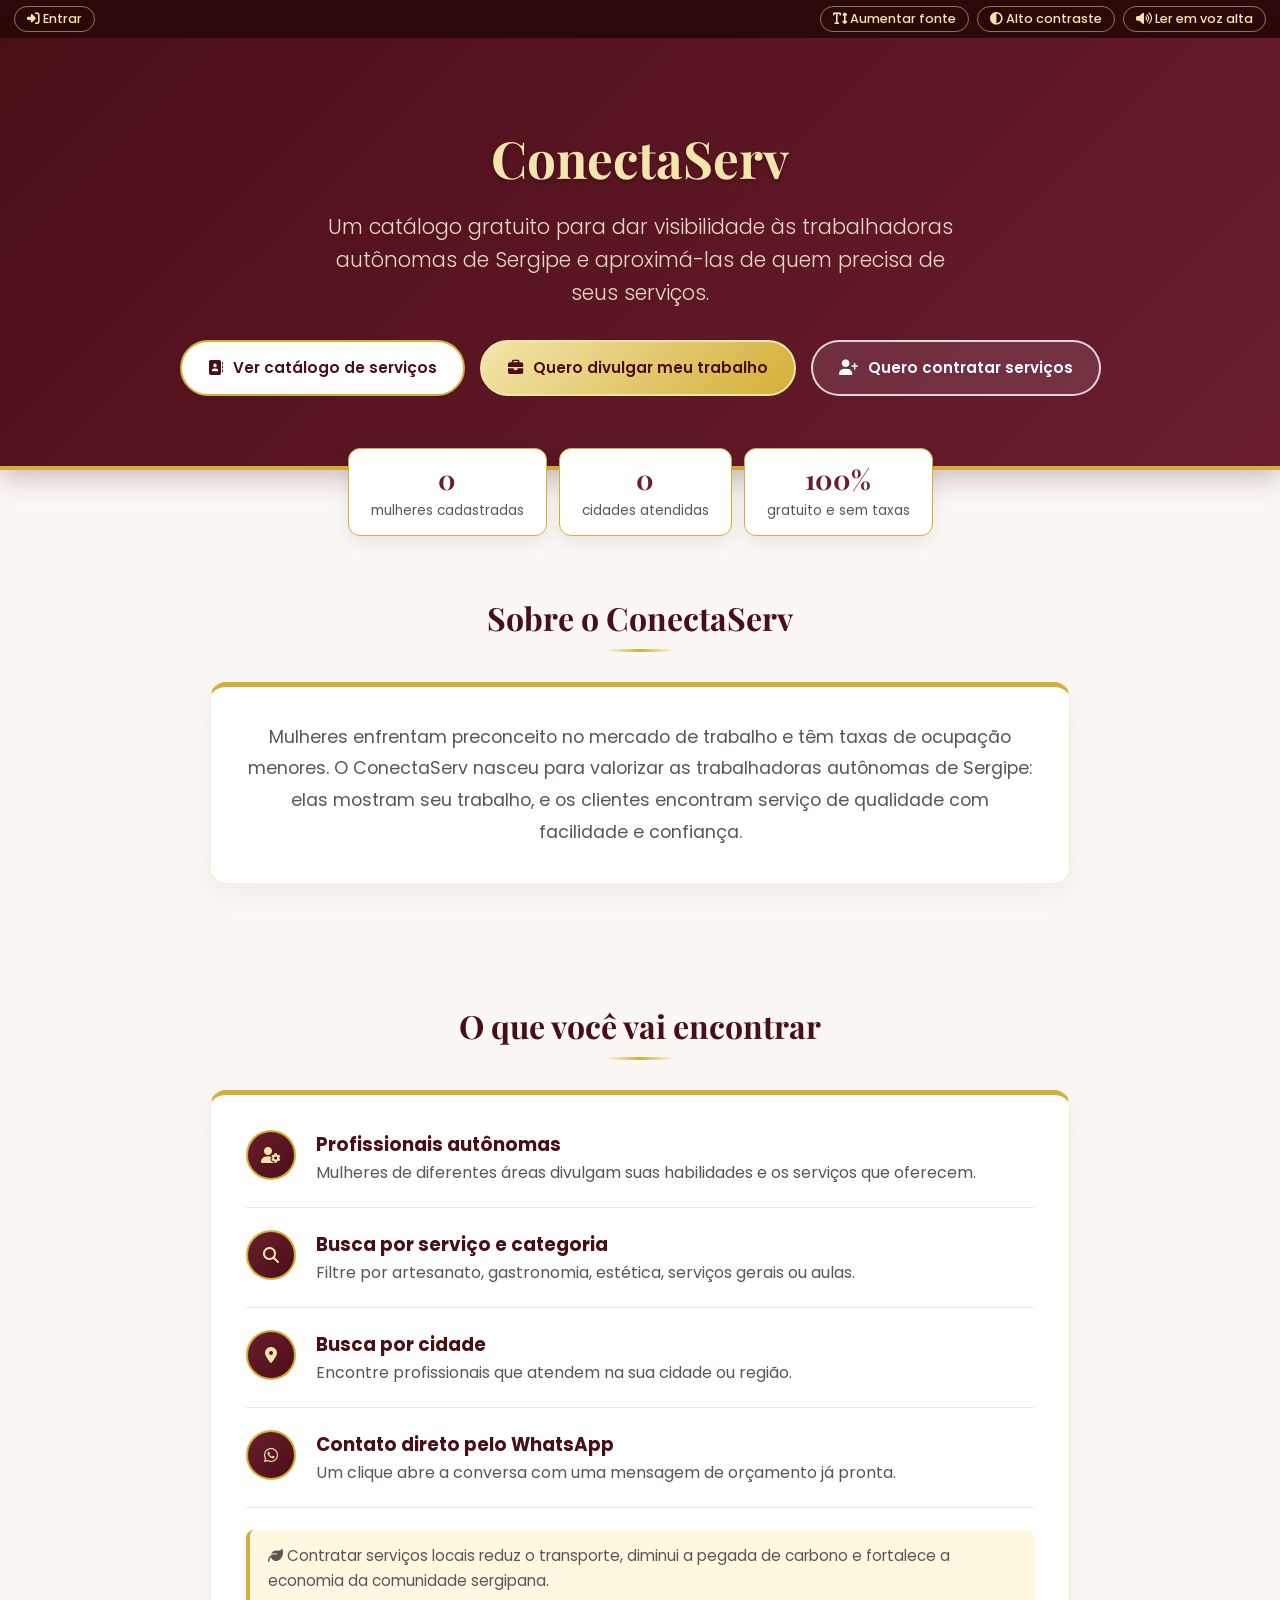
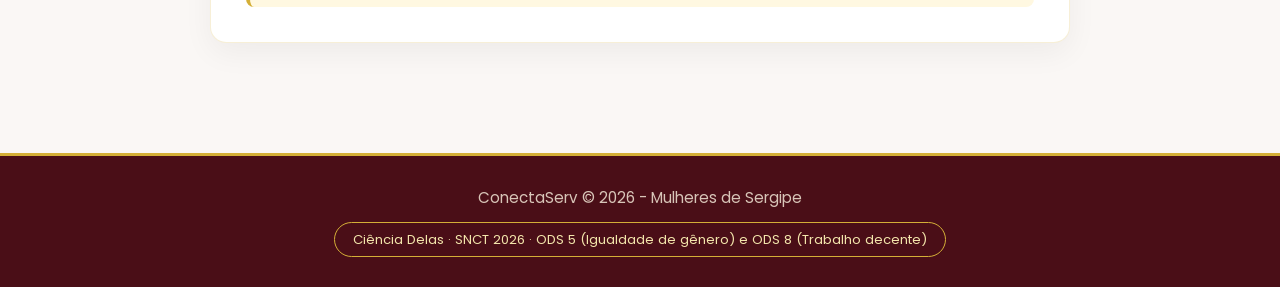
==== public/index.html @ ba363c22 "Primeira versão do ServService" ====
<!doctype html>
<html lang="pt-BR">
  <head>
    <meta charset="UTF-8" />
    <meta name="viewport" content="width=device-width, initial-scale=1.0" />
    <title>ConectaServ - Mulheres de Sergipe</title>
    <link rel="preconnect" href="https://fonts.googleapis.com" />
    <link rel="preconnect" href="https://fonts.gstatic.com" crossorigin />
    <link
      href="https://fonts.googleapis.com/css2?family=Playfair+Display:wght@600;700&family=Poppins:wght@300;400;500;600;700&display=swap"
      rel="stylesheet"
    />
    <link
      rel="stylesheet"
      href="https://cdnjs.cloudflare.com/ajax/libs/font-awesome/6.4.0/css/all.min.css"
    />
    <link rel="stylesheet" href="css/style.css" />
  </head>
  <body>
    <div
      class="barra-acessibilidade"
      role="toolbar"
      aria-label="Acessibilidade"
    >
      <button type="button" data-a11y="fonte" aria-pressed="false">
        <i class="fa-solid fa-text-height"></i> Aumentar fonte
      </button>
      <button type="button" data-a11y="contraste" aria-pressed="false">
        <i class="fa-solid fa-circle-half-stroke"></i> Alto contraste
      </button>
      <button type="button" data-a11y="voz">
        <i class="fa-solid fa-volume-high"></i> Ler em voz alta
      </button>
    </div>

    <header class="hero">
      <h1>ConectaServ</h1>
      <h2>
        Um catálogo gratuito para dar visibilidade às trabalhadoras autônomas de
        Sergipe e aproximá-las de quem precisa de seus serviços.
      </h2>
      <div class="header-acoes">
        <a href="catalogo.html" class="btn-cta btn-catalogo"
          ><i class="fa-solid fa-address-book"></i> Ver catálogo de serviços</a
        >
        <a href="cadastro-trabalhadora.html" class="btn-cta btn-trabalhadora"
          ><i class="fa-solid fa-briefcase"></i> Quero divulgar meu trabalho</a
        >
        <a href="cadastro-cliente.html" class="btn-cta btn-cliente"
          ><i class="fa-solid fa-user-plus"></i> Quero contratar serviços</a
        >
      </div>
    </header>

    <div class="impacto" aria-label="Impacto da plataforma">
      <div>
        <strong id="stat-mulheres">0</strong
        ><span id="rot-mulheres">mulheres cadastradas</span>
      </div>
      <div>
        <strong id="stat-cidades">0</strong
        ><span id="rot-cidades">cidades atendidas</span>
      </div>
      <div><strong>100%</strong><span>gratuito e sem taxas</span></div>
    </div>

    <main>
      <section>
        <div class="titulo-secao">
          <h3>Sobre o ConectaServ</h3>
          <div class="divisor"></div>
        </div>
        <div class="card">
          <p>
            Mulheres enfrentam preconceito no mercado de trabalho e têm taxas de
            ocupação menores. O ConectaServ nasceu para valorizar as
            trabalhadoras autônomas de Sergipe: elas mostram seu trabalho, e os
            clientes encontram serviço de qualidade com facilidade e confiança.
          </p>
        </div>
      </section>

      <section>
        <div class="titulo-secao">
          <h3>O que você vai encontrar</h3>
          <div class="divisor"></div>
        </div>
        <div class="card">
          <div class="item">
            <div class="icone"><i class="fa-solid fa-user-gear"></i></div>
            <div>
              <h4>Profissionais autônomas</h4>
              <p>
                Mulheres de diferentes áreas divulgam suas habilidades e os
                serviços que oferecem.
              </p>
            </div>
          </div>
          <div class="item">
            <div class="icone">
              <i class="fa-solid fa-magnifying-glass"></i>
            </div>
            <div>
              <h4>Busca por serviço e categoria</h4>
              <p>
                Filtre por artesanato, gastronomia, estética, serviços gerais ou
                aulas.
              </p>
            </div>
          </div>
          <div class="item">
            <div class="icone"><i class="fa-solid fa-location-dot"></i></div>
            <div>
              <h4>Busca por cidade</h4>
              <p>Encontre profissionais que atendem na sua cidade ou região.</p>
            </div>
          </div>
          <div class="item">
            <div class="icone"><i class="fa-brands fa-whatsapp"></i></div>
            <div>
              <h4>Contato direto pelo WhatsApp</h4>
              <p>
                Um clique abre a conversa com uma mensagem de orçamento já
                pronta.
              </p>
            </div>
          </div>
          <div class="sustentavel">
            <i class="fa-solid fa-leaf"></i> Contratar serviços locais reduz o
            transporte, diminui a pegada de carbono e fortalece a economia da
            comunidade sergipana.
          </div>
        </div>
      </section>
      <section id="destaques" hidden>
        <div class="titulo-secao">
          <h3>Profissionais em destaque</h3>
          <div class="divisor"></div>
        </div>
        <div class="destaques-grid" id="destaques-grid"></div>
        <p class="destaques-ver-todas">
          <a href="catalogo.html" class="btn-cta btn-catalogo"
            ><i class="fa-solid fa-address-book"></i> Ver todas as
            profissionais</a
          >
        </p>
      </section>
    </main>

    <footer>
      <p>ConectaServ &copy; 2026 - Mulheres de Sergipe</p>
      <span class="selo-snct"
        >Ciência Delas · SNCT 2026 · ODS 5 (Igualdade de gênero) e ODS 8
        (Trabalho decente)</span
      >
    </footer>
    <script src="js/main.js"></script>
  </body>
</html>
---- public/css/style.css ----
/* ConectaServ - estilo compartilhado por todas as páginas */
:root {
  --vinho-escuro: #4a0e17;
  --vinho: #6b1d2f;
  --vinho-suave: #8c2a3e;
  --dourado: #d4af37;
  --dourado-claro: #f3e5ab;
  --fundo: #faf7f5;
  --texto: #2d2727;
  --texto-suave: #5c5555;
  --branco: #fff;
  --whats: #25d366;
  --borda: #f0e8e6;
}
* {
  margin: 0;
  padding: 0;
  box-sizing: border-box;
}
html {
  font-size: 100%;
}
html.fonte-grande {
  font-size: 118%;
}
body {
  font-family: "Poppins", sans-serif;
  background: var(--fundo);
  color: var(--texto);
  line-height: 1.6;
}
a:focus-visible,
button:focus-visible,
input:focus-visible,
select:focus-visible,
textarea:focus-visible {
  outline: 3px solid var(--dourado);
  outline-offset: 2px;
}

/* Barra de acessibilidade */
.barra-acessibilidade {
  background: #2b0809;
  display: flex;
  justify-content: flex-end;
  gap: 8px;
  padding: 6px 14px;
  flex-wrap: wrap;
}
.barra-acessibilidade button {
  background: transparent;
  color: var(--dourado-claro);
  border: 1px solid rgba(243, 229, 171, 0.5);
  border-radius: 20px;
  padding: 3px 12px;
  font:
    500 0.8rem "Poppins",
    sans-serif;
  cursor: pointer;
}
.barra-acessibilidade button:hover,
.barra-acessibilidade button[aria-pressed="true"] {
  background: var(--dourado);
  color: var(--vinho-escuro);
}

/* Cabeçalho */
header {
  background: linear-gradient(135deg, var(--vinho-escuro), var(--vinho));
  color: var(--branco);
  padding: 50px 20px 40px;
  text-align: center;
  position: relative;
  border-bottom: 4px solid var(--dourado);
  box-shadow: 0 8px 25px rgba(74, 14, 23, 0.25);
}
header.hero {
  padding: 80px 20px 70px;
}
.btn-voltar {
  position: absolute;
  top: 20px;
  left: 20px;
  color: var(--dourado-claro);
  text-decoration: none;
  font-weight: 500;
  display: inline-flex;
  gap: 8px;
  align-items: center;
}
.btn-voltar:hover {
  color: var(--branco);
}
h1 {
  font-family: "Playfair Display", serif;
  font-size: 2.5rem;
  color: var(--dourado-claro);
  margin-bottom: 10px;
  text-shadow: 0 2px 4px rgba(0, 0, 0, 0.3);
}
.hero h1 {
  font-size: 3.2rem;
}
header h2 {
  font-size: 1.1rem;
  font-weight: 300;
  color: #e8d8c8;
  max-width: 640px;
  margin: 0 auto;
}
.hero h2 {
  font-size: 1.3rem;
  margin-bottom: 30px;
}
.header-acoes {
  display: flex;
  justify-content: center;
  gap: 15px;
  flex-wrap: wrap;
}
.btn-cta {
  display: inline-flex;
  align-items: center;
  gap: 10px;
  padding: 14px 26px;
  border-radius: 50px;
  font-weight: 600;
  font-size: 0.95rem;
  text-decoration: none;
  transition: 0.3s;
}
.btn-catalogo {
  background: var(--branco);
  color: var(--vinho-escuro);
  border: 2px solid var(--dourado);
}
.btn-trabalhadora {
  background: linear-gradient(135deg, var(--dourado-claro), var(--dourado));
  color: var(--vinho-escuro);
  border: 2px solid var(--dourado-claro);
}
.btn-cliente {
  background: rgba(255, 255, 255, 0.1);
  color: var(--branco);
  border: 2px solid rgba(255, 255, 255, 0.8);
}
.btn-cta:hover {
  transform: translateY(-3px);
  box-shadow: 0 8px 20px rgba(212, 175, 55, 0.4);
}

/* Contador de impacto */
.impacto {
  display: flex;
  justify-content: center;
  gap: 12px;
  flex-wrap: wrap;
  max-width: 900px;
  margin: -22px auto 0;
  padding: 0 20px;
  position: relative;
  z-index: 5;
}
.impacto div {
  background: var(--branco);
  border: 1px solid var(--dourado);
  border-radius: 12px;
  padding: 12px 22px;
  text-align: center;
  box-shadow: 0 6px 18px rgba(0, 0, 0, 0.08);
  min-width: 170px;
}
.impacto strong {
  display: block;
  font:
    700 1.7rem "Playfair Display",
    serif;
  color: var(--vinho);
}
.impacto span {
  font-size: 0.85rem;
  color: var(--texto-suave);
}

/* Seções e cartões */
section {
  padding: 60px 20px;
  max-width: 900px;
  margin: 0 auto;
}
.titulo-secao {
  text-align: center;
  margin-bottom: 30px;
}
.titulo-secao h3 {
  font:
    700 2rem "Playfair Display",
    serif;
  color: var(--vinho-escuro);
}
.divisor {
  width: 70px;
  height: 3px;
  background: linear-gradient(90deg, transparent, var(--dourado), transparent);
  margin: 10px auto 0;
}
.card {
  background: var(--branco);
  border-radius: 16px;
  padding: 35px;
  box-shadow: 0 10px 30px rgba(0, 0, 0, 0.05);
  border: 1px solid rgba(212, 175, 55, 0.2);
  border-top: 5px solid var(--dourado);
}
.card > p {
  font-size: 1.1rem;
  color: var(--texto-suave);
  line-height: 1.8;
  text-align: center;
}
.item {
  display: flex;
  gap: 20px;
  padding-bottom: 22px;
  margin-bottom: 22px;
  border-bottom: 1px solid var(--borda);
}
.item:last-child {
  border: 0;
  margin: 0;
  padding: 0;
}
.icone {
  width: 50px;
  height: 50px;
  min-width: 50px;
  background: linear-gradient(135deg, var(--vinho), var(--vinho-escuro));
  color: var(--dourado-claro);
  border: 2px solid var(--dourado);
  border-radius: 50%;
  display: flex;
  align-items: center;
  justify-content: center;
}
.item h4 {
  color: var(--vinho-escuro);
  font-size: 1.15rem;
}
.item p {
  color: var(--texto-suave);
}
.sustentavel {
  margin-top: 20px;
  background: #fff8e1;
  border-left: 4px solid var(--dourado);
  padding: 14px 18px;
  border-radius: 8px;
  font-size: 0.95rem;
  color: var(--texto-suave);
}

/* Formulários */
main.form {
  padding: 50px 20px;
  max-width: 700px;
  margin: 0 auto;
}
.secao-titulo-form {
  font:
    600 1.3rem "Playfair Display",
    serif;
  color: var(--vinho-escuro);
  margin: 25px 0 15px;
  border-bottom: 1px solid #eaeaea;
  padding-bottom: 5px;
}
.secao-titulo-form:first-of-type {
  margin-top: 0;
}
.grupo-campo {
  margin-bottom: 22px;
}
.grupo-campo label {
  display: block;
  font-weight: 600;
  color: var(--vinho-escuro);
  margin-bottom: 8px;
  font-size: 0.95rem;
}
.grupo-campo label i {
  color: var(--dourado);
  margin-right: 6px;
}
.grupo-campo input,
.grupo-campo select,
.grupo-campo textarea {
  width: 100%;
  padding: 12px 16px;
  border: 1px solid #ccc;
  border-radius: 8px;
  font:
    0.95rem "Poppins",
    sans-serif;
  background: #fafafa;
}
.grupo-campo textarea {
  min-height: 100px;
  resize: vertical;
}
.grupo-campo input:focus,
.grupo-campo select:focus,
.grupo-campo textarea:focus {
  border-color: var(--vinho);
  background: var(--branco);
}
.erro-campo {
  color: #b00020;
  font-size: 0.85rem;
  margin-top: 5px;
  min-height: 1em;
}
.linha-dupla {
  display: flex;
  gap: 20px;
}
.linha-dupla .grupo-campo {
  flex: 1;
}
.btn-submit {
  width: 100%;
  padding: 15px;
  border: 0;
  border-radius: 50px;
  font:
    700 1.1rem "Poppins",
    sans-serif;
  cursor: pointer;
  display: inline-flex;
  justify-content: center;
  gap: 10px;
  margin-top: 12px;
  transition: 0.3s;
}
.btn-vinho {
  background: linear-gradient(135deg, var(--vinho), var(--vinho-escuro));
  color: var(--dourado-claro);
}
.btn-dourado {
  background: linear-gradient(135deg, var(--dourado-claro), var(--dourado));
  color: var(--vinho-escuro);
}
.btn-submit:hover {
  transform: translateY(-2px);
}
.aviso-sucesso {
  display: none;
  background: #e8f5e9;
  border: 1px solid #81c784;
  color: #1b5e20;
  padding: 14px;
  border-radius: 8px;
  margin-top: 16px;
  text-align: center;
}

/* Catálogo */
.container-busca {
  max-width: 1000px;
  margin: -25px auto 20px;
  padding: 0 20px;
  position: relative;
  z-index: 10;
}
.card-busca {
  background: var(--branco);
  border-radius: 12px;
  padding: 20px;
  box-shadow: 0 10px 25px rgba(0, 0, 0, 0.08);
  border: 1px solid rgba(212, 175, 55, 0.3);
  display: flex;
  gap: 15px;
  flex-wrap: wrap;
}
.campo-filtro {
  flex: 1;
  min-width: 200px;
  display: flex;
  align-items: center;
  gap: 10px;
  background: #fafafa;
  border: 1px solid #ccc;
  padding: 10px 15px;
  border-radius: 8px;
}
.campo-filtro i {
  color: var(--dourado);
}
.campo-filtro input,
.campo-filtro select {
  border: 0;
  background: transparent;
  width: 100%;
  font:
    0.95rem "Poppins",
    sans-serif;
  outline: none;
}
.chips {
  max-width: 1000px;
  margin: 0 auto 25px;
  padding: 0 20px;
  display: flex;
  gap: 10px;
  flex-wrap: wrap;
  justify-content: center;
}
.chip {
  background: var(--branco);
  border: 1px solid var(--dourado);
  color: var(--vinho-escuro);
  border-radius: 30px;
  padding: 8px 18px;
  font:
    500 0.9rem "Poppins",
    sans-serif;
  cursor: pointer;
  transition: 0.2s;
}
.chip:hover {
  background: var(--dourado-claro);
}
.chip[aria-pressed="true"] {
  background: var(--vinho);
  color: var(--dourado-claro);
  border-color: var(--vinho);
}
main.catalogo {
  max-width: 1100px;
  margin: 0 auto 60px;
  padding: 0 20px;
}
.contagem {
  margin-bottom: 16px;
  color: var(--texto-suave);
  font-size: 0.9rem;
}
.grid-catalogo {
  display: grid;
  grid-template-columns: repeat(auto-fill, minmax(320px, 1fr));
  gap: 30px;
}
.card-trabalhadora {
  background: var(--branco);
  border-radius: 16px;
  overflow: hidden;
  box-shadow: 0 8px 20px rgba(0, 0, 0, 0.05);
  border: 1px solid var(--borda);
  display: flex;
  flex-direction: column;
  transition: 0.3s;
}
.card-trabalhadora:hover {
  transform: translateY(-5px);
  border-color: var(--dourado);
}
.card-topo {
  background: linear-gradient(135deg, var(--vinho), var(--vinho-escuro));
  padding: 25px 20px;
  text-align: center;
  position: relative;
}
.avatar {
  width: 80px;
  height: 80px;
  border-radius: 50%;
  background: var(--branco);
  border: 3px solid var(--dourado);
  margin: 0 auto 12px;
  display: flex;
  align-items: center;
  justify-content: center;
  font-size: 2.1rem;
  color: var(--vinho);
}
.nome {
  font:
    600 1.3rem "Playfair Display",
    serif;
  color: var(--dourado-claro);
}
.tag {
  display: inline-block;
  background: rgba(212, 175, 55, 0.2);
  color: var(--dourado-claro);
  padding: 4px 12px;
  border-radius: 20px;
  font-size: 0.8rem;
  margin-top: 6px;
  border: 1px solid var(--dourado);
}
.btn-fav {
  position: absolute;
  top: 12px;
  right: 12px;
  background: rgba(255, 255, 255, 0.12);
  border: 1px solid rgba(243, 229, 171, 0.6);
  color: var(--dourado-claro);
  width: 38px;
  height: 38px;
  border-radius: 50%;
  cursor: pointer;
  font-size: 1rem;
}
.btn-fav[aria-pressed="true"] {
  background: var(--dourado);
  color: var(--vinho-escuro);
}
.card-corpo {
  padding: 20px;
  flex-grow: 1;
  display: flex;
  flex-direction: column;
  justify-content: space-between;
}
.localizacao {
  font-size: 0.85rem;
  color: var(--texto-suave);
  margin-bottom: 12px;
}
.localizacao i {
  color: var(--vinho);
  margin-right: 6px;
}
.descricao {
  color: var(--texto-suave);
  margin-bottom: 20px;
}
.card-rodape {
  border-top: 1px solid var(--borda);
  padding-top: 15px;
  display: flex;
  gap: 10px;
}
.btn-contato {
  flex: 1;
  padding: 10px;
  border-radius: 8px;
  text-align: center;
  text-decoration: none;
  font:
    600 0.9rem "Poppins",
    sans-serif;
  display: inline-flex;
  justify-content: center;
  align-items: center;
  gap: 8px;
  border: 1px solid #ccc;
  cursor: pointer;
  background: var(--fundo);
  color: var(--vinho-escuro);
}
.btn-whatsapp {
  background: var(--whats);
  color: var(--branco);
  border-color: var(--whats);
}
.btn-whatsapp:hover {
  background: #1ebc57;
}
.vazio {
  grid-column: 1/-1;
  text-align: center;
  padding: 40px;
  color: var(--texto-suave);
}

/* Rodapé */
footer {
  background: var(--vinho-escuro);
  text-align: center;
  padding: 30px 20px;
  margin-top: 50px;
  border-top: 3px solid var(--dourado);
}
footer p {
  font-size: 0.95rem;
  color: #d8c5b8;
}
.selo-snct {
  display: inline-block;
  margin-top: 12px;
  border: 1px solid var(--dourado);
  border-radius: 30px;
  padding: 6px 18px;
  color: var(--dourado-claro);
  font-size: 0.82rem;
}

/* Alto contraste */
body.alto-contraste {
  background: #000;
  color: #fff;
}
body.alto-contraste
  :is(
    .card,
    .card-trabalhadora,
    .card-busca,
    .impacto div,
    .campo-filtro,
    .chip
  ) {
  background: #000;
  color: #fff;
  border-color: #ffd700;
}
body.alto-contraste
  :is(
    p,
    h3,
    h4,
    label,
    .descricao,
    .localizacao,
    .impacto span,
    .impacto strong,
    .titulo-secao h3,
    .secao-titulo-form,
    .sustentavel
  ) {
  color: #fff;
}
body.alto-contraste .sustentavel {
  background: #111;
}
body.alto-contraste :is(input, select, textarea) {
  background: #111;
  color: #fff;
  border-color: #ffd700;
}
body.alto-contraste :is(header, footer, .card-topo) {
  background: #000;
  border-color: #ffd700;
}

@media (max-width: 600px) {
  h1,
  .hero h1 {
    font-size: 2.1rem;
  }
  .linha-dupla {
    flex-direction: column;
    gap: 0;
  }
  .header-acoes {
    flex-direction: column;
  }
  .btn-cta {
    justify-content: center;
  }
  .item {
    flex-direction: column;
    align-items: center;
    text-align: center;
  }
  .grid-catalogo {
    grid-template-columns: 1fr;
  }
  .card {
    padding: 25px 20px;
  }
}
@media (prefers-reduced-motion: reduce) {
  * {
    transition: none !important;
  }
}
/* Perfil da profissional */
main.perfil {
  max-width: 760px;
  margin: 30px auto 40px;
  padding: 0 20px;
}
.perfil-card {
  background: var(--branco);
  border-radius: 16px;
  box-shadow: 0 10px 30px rgba(0, 0, 0, 0.08);
  border: 1px solid rgba(212, 175, 55, 0.3);
  border-top: 5px solid var(--dourado);
  overflow: hidden;
}
.perfil-topo {
  background: linear-gradient(135deg, var(--vinho), var(--vinho-escuro));
  padding: 30px 20px;
  text-align: center;
}
.perfil-corpo {
  padding: 28px 32px;
}
.perfil-corpo h4,
.qr-bloco h4 {
  font:
    600 1.15rem "Playfair Display",
    serif;
  color: var(--vinho-escuro);
  margin: 20px 0 6px;
}
.perfil-corpo p,
.qr-bloco p {
  color: var(--texto-suave);
  white-space: pre-line;
}
.perfil-corpo a:not(.btn-contato) {
  color: var(--vinho);
  font-weight: 600;
}
.perfil-acoes {
  display: flex;
  gap: 10px;
  flex-wrap: wrap;
  margin-top: 22px;
}
.perfil-acoes .btn-contato {
  min-width: 180px;
}
.qr-bloco {
  text-align: center;
  border-top: 1px solid var(--borda);
  padding: 20px 20px 28px;
  background: #fffdf7;
}
.qr-bloco h4 {
  margin-top: 0;
}
#qr {
  display: inline-block;
  padding: 12px;
  background: #fff;
  border: 1px solid var(--dourado);
  border-radius: 12px;
  margin: 14px 0;
}
#qr img {
  display: block;
}
.link-perfil {
  display: inline-block;
  margin: -8px 0 16px;
  color: var(--vinho);
  font-weight: 600;
  font-size: 0.9rem;
  text-decoration: none;
}
.link-perfil:hover {
  color: var(--dourado);
}
body.alto-contraste :is(.perfil-card, .qr-bloco) {
  background: #000;
  border-color: #ffd700;
}
body.alto-contraste
  :is(.perfil-corpo h4, .qr-bloco h4, .perfil-corpo a:not(.btn-contato)) {
  color: #ffd700;
}

/* ===== Tópicos 3 e 4: conta, foto de perfil e destaques ===== */
.avatar {
  overflow: hidden;
}
.avatar img {
  width: 100%;
  height: 100%;
  object-fit: cover;
  display: block;
}
.avatar-grande {
  width: 110px;
  height: 110px;
  font-size: 2.8rem;
}
.nav-conta {
  margin-right: auto;
  display: flex;
  gap: 8px;
  flex-wrap: wrap;
}
.nav-conta a {
  color: var(--dourado-claro);
  border: 1px solid rgba(243, 229, 171, 0.5);
  border-radius: 20px;
  padding: 3px 12px;
  font:
    500 0.8rem "Poppins",
    sans-serif;
  text-decoration: none;
}
.nav-conta a:hover {
  background: var(--dourado);
  color: var(--vinho-escuro);
}
.links-conta {
  text-align: center;
  margin-top: 18px;
  font-size: 0.92rem;
  color: var(--texto-suave);
}
.links-conta a {
  color: var(--vinho);
  font-weight: 600;
}
.foto-conta {
  display: flex;
  align-items: center;
  gap: 22px;
  flex-wrap: wrap;
  margin-bottom: 10px;
}
.foto-conta .avatar {
  margin: 0;
  background: var(--fundo);
}
.btn-foto {
  display: inline-flex;
  flex: none;
  padding: 10px 22px;
  cursor: pointer;
}
.dica-foto {
  font-size: 0.82rem;
  color: var(--texto-suave);
  margin-top: 8px;
}
.destaques-grid {
  display: grid;
  grid-template-columns: repeat(auto-fit, minmax(220px, 1fr));
  gap: 20px;
}
.card-destaque {
  background: var(--branco);
  border: 1px solid rgba(212, 175, 55, 0.3);
  border-top: 5px solid var(--dourado);
  border-radius: 16px;
  padding: 26px 20px;
  text-align: center;
  text-decoration: none;
  color: var(--texto);
  box-shadow: 0 10px 30px rgba(0, 0, 0, 0.05);
  transition: 0.3s;
}
.card-destaque:hover {
  transform: translateY(-4px);
  box-shadow: 0 14px 30px rgba(107, 29, 47, 0.15);
}
.card-destaque h4 {
  font:
    600 1.15rem "Playfair Display",
    serif;
  color: var(--vinho-escuro);
  margin-bottom: 6px;
}
.card-destaque .tag {
  display: inline-block;
  margin-bottom: 8px;
  background: #fff8e1;
  color: var(--vinho);
}
.card-destaque p {
  font-size: 0.88rem;
  color: var(--texto-suave);
}
.destaques-ver-todas {
  text-align: center;
  margin-top: 28px;
}
body.alto-contraste :is(.card-destaque, .nav-conta a) {
  background: #000;
  border-color: #ffd700;
  color: #ffd700;
}
body.alto-contraste .card-destaque h4 {
  color: #ffd700;
}
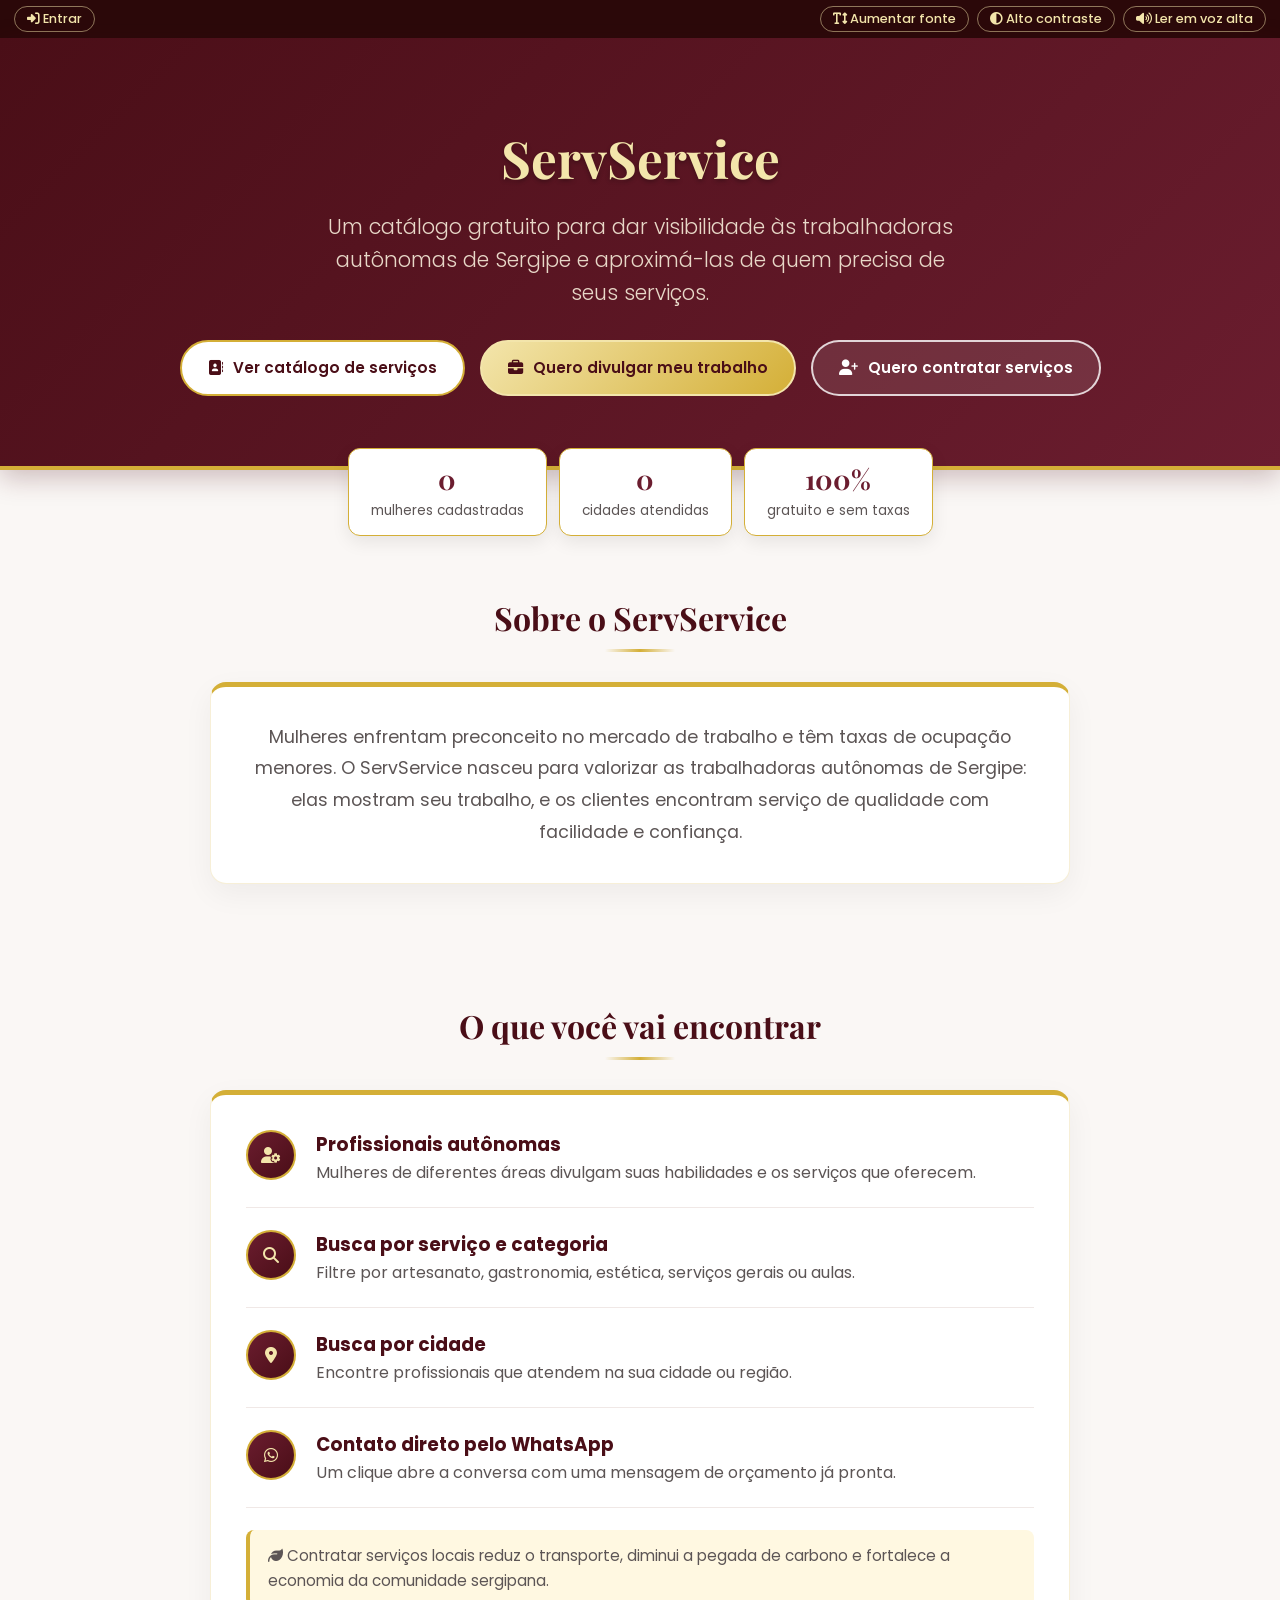
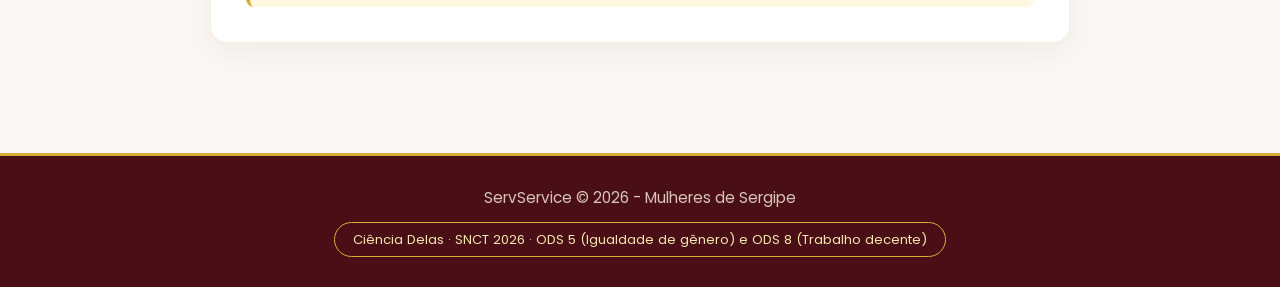
==== commit 281a4306: "Atualizar nome da plataforma para ServService" ====
--- a/public/index.html
+++ b/public/index.html
@@ -3,7 +3,7 @@
   <head>
     <meta charset="UTF-8" />
     <meta name="viewport" content="width=device-width, initial-scale=1.0" />
-    <title>ConectaServ - Mulheres de Sergipe</title>
+    <title>ServService - Mulheres de Sergipe</title>
     <link rel="preconnect" href="https://fonts.googleapis.com" />
     <link rel="preconnect" href="https://fonts.gstatic.com" crossorigin />
     <link
@@ -34,7 +34,7 @@
     </div>
 
     <header class="hero">
-      <h1>ConectaServ</h1>
+      <h1>ServService</h1>
       <h2>
         Um catálogo gratuito para dar visibilidade às trabalhadoras autônomas de
         Sergipe e aproximá-las de quem precisa de seus serviços.
@@ -67,13 +67,13 @@
     <main>
       <section>
         <div class="titulo-secao">
-          <h3>Sobre o ConectaServ</h3>
+          <h3>Sobre o ServService</h3>
           <div class="divisor"></div>
         </div>
         <div class="card">
           <p>
             Mulheres enfrentam preconceito no mercado de trabalho e têm taxas de
-            ocupação menores. O ConectaServ nasceu para valorizar as
+            ocupação menores. O ServService nasceu para valorizar as
             trabalhadoras autônomas de Sergipe: elas mostram seu trabalho, e os
             clientes encontram serviço de qualidade com facilidade e confiança.
           </p>
@@ -148,7 +148,7 @@
     </main>
 
     <footer>
-      <p>ConectaServ &copy; 2026 - Mulheres de Sergipe</p>
+      <p>ServService &copy; 2026 - Mulheres de Sergipe</p>
       <span class="selo-snct"
         >Ciência Delas · SNCT 2026 · ODS 5 (Igualdade de gênero) e ODS 8
         (Trabalho decente)</span
--- a/public/css/style.css
+++ b/public/css/style.css
@@ -1,4 +1,4 @@
-/* ConectaServ - estilo compartilhado por todas as páginas */
+/* ServService - estilo compartilhado por todas as páginas */
 :root {
   --vinho-escuro: #4a0e17;
   --vinho: #6b1d2f;
